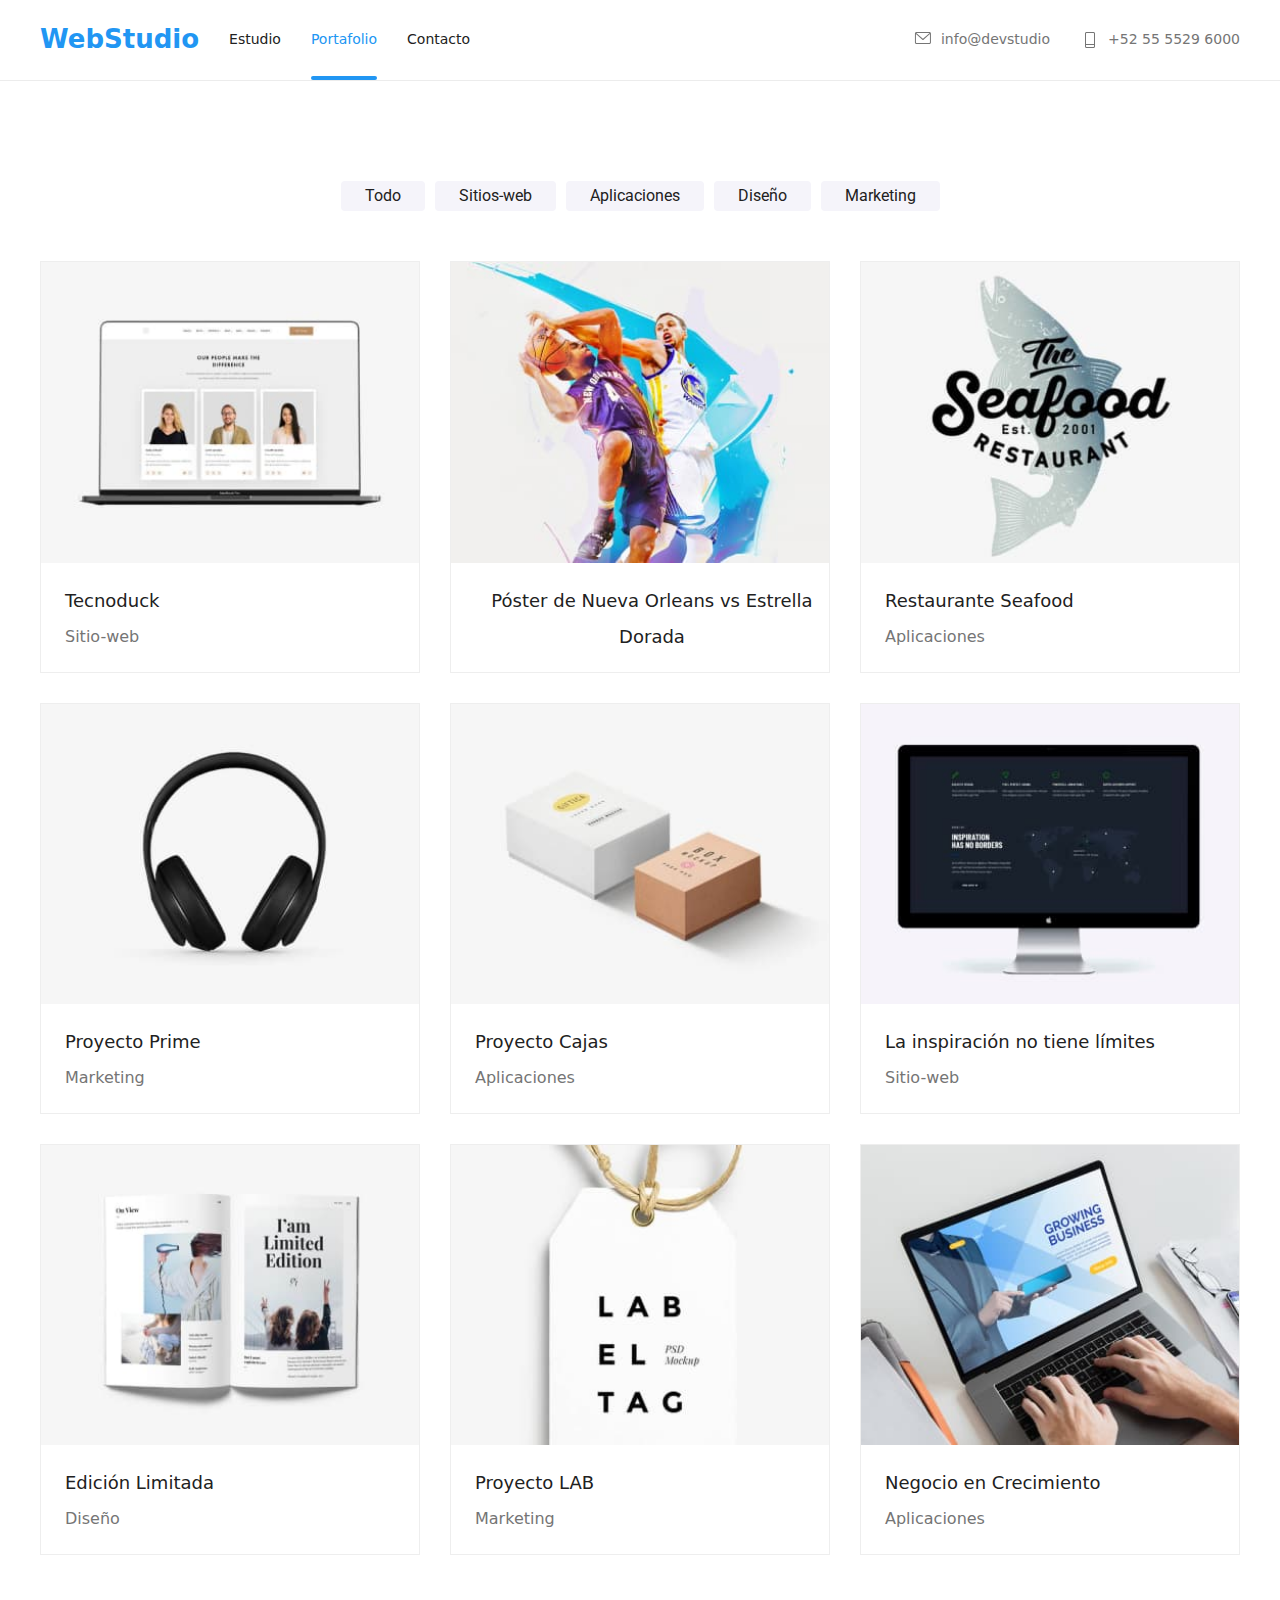
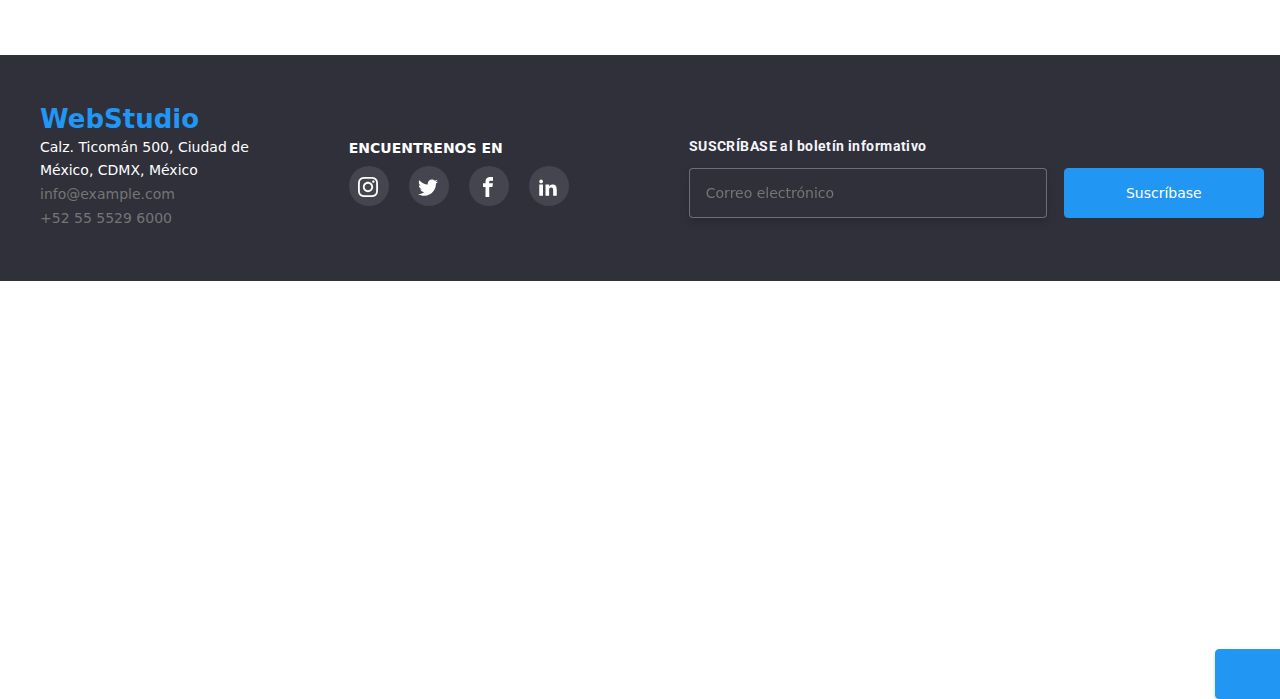
==== portfolio.html @ 50738467 "goit-markup-hw-06" ====
<!DOCTYPE html>
<html lang="es">
  <head>
    <meta charset="UTF-8" />
    <meta http-equiv="X-UA-Compatible" content="IE=edge" />
    <meta name="viewport" content="width=device-width, initial-scale=1.0" />
    <link rel="stylesheet" href="./css/styles.css" />
    <link
      href="https://fonts.googleapis.com/css2?family=Raleway:wght@700&family=Roboto:wght@400;500;700;900&display=swap"
      rel="stylesheet"
    />
    <link
      rel="stylesheet"
      href="https://cdnjs.cloudflare.com/ajax/libs/modern-normalize/1.0.0/modern-normalize.min.css"
    />
    <title>Tarea #5</title>
  </head>
  <body>
    <div class="header-border">
      <header class="container header">
        <nav class="nav">
          <a href="#" class="logo">WebStudio</a>
          <ul class="nav-list list">
            <li>
              <a href="./index.html" class="nav-list-item">Estudio</a>
            </li>
            <li>
              <a
                href="./portfolio.html"
                class="nav-list-item nav-list-item-line active"
                >Portafolio</a
              >
            </li>
            <li>
              <a href="#" class="nav-list-item">Contacto</a>
            </li>
          </ul>
        </nav>
        <ul class="list-contac list">
          <li class="contact-icon">
            <a href="mailto:info@devstudio" class="list-item">
              <svg height="12" width="16">
                <use href="./images/icon.svg#icon-sobre-activable-2"></use>
              </svg>
              info@devstudio</a
            >
          </li>
          <li class="contact-icon">
            <a href="tel:+525555296000" class="list-item">
              <svg height="16" width=" 10">
                <use href="./images/icon.svg#icon-Vector-11"></use>
              </svg>
              +52 55 5529 6000</a
            >
          </li>
        </ul>
      </header>
    </div>
    <main class="main">
      <div class="button-menu">
        <ul class="button-list list">
          <li>
            <button type="button" class="btn">Todo</button>
          </li>
          <li>
            <button type="button" class="btn">Sitios-web</button>
          </li>
          <li>
            <button type="button" class="btn">Aplicaciones</button>
          </li>
          <li>
            <button type="button" class="btn">Diseño</button>
          </li>
          <li>
            <button type="button" class="btn">Marketing</button>
          </li>
        </ul>
      </div>
      <section class="container image">
        <ul class="image-pic list">
          <li class="img-pic">
            <img src="./images/pantalla.jpg" width="379" alt="pantalla" />
            <div class="blue">
              <p>
                Tecnoduck es una plataforma de distribución de coronavirus de
                última generación. Las compañías usan esta plataforma para el
                espionaje digital y los ataques a los servidores seguros de la
                competencia.
              </p>
            </div>
            <h3 class="tarjeta">Tecnoduck</h3>
            <p class="tarjeta2">Sitio-web</p>
          </li>
          <li class="img-pic">
            <img src="./images/juego.jpg" width="379" alt="juego" />
            <div class="blue">
              <p>
                Tecnoduck es una plataforma de distribución de coronavirus de
                última generación. Las compañías usan esta plataforma para el
                espionaje digital y los ataques a los servidores seguros de la
                competencia.
              </p>
            </div>
            <h3 class="tarjeta">Póster de Nueva Orleans vs Estrella Dorada</h3>
          </li>
          <li class="img-pic">
            <img src="./images/restaurante.jpg" width="379" alt="restaurante" />
            <div class="blue">
              <p>
                Tecnoduck es una plataforma de distribución de coronavirus de
                última generación. Las compañías usan esta plataforma para el
                espionaje digital y los ataques a los servidores seguros de la
                competencia.
              </p>
            </div>
            <h3 class="tarjeta">Restaurante Seafood</h3>
            <p class="tarjeta2">Aplicaciones</p>
          </li>
          <li class="img-pic">
            <img src="./images/audifonos.jpg" width="379" alt="audifonos" />
            <div class="blue">
              <p>
                Tecnoduck es una plataforma de distribución de coronavirus de
                última generación. Las compañías usan esta plataforma para el
                espionaje digital y los ataques a los servidores seguros de la
                competencia.
              </p>
            </div>
            <h3 class="tarjeta">Proyecto Prime</h3>
            <p class="tarjeta2">Marketing</p>
          </li>
          <li class="img-pic">
            <img src="./images/caja.jpg" width="379" alt="caja" />
            <div class="blue">
              <p>
                Tecnoduck es una plataforma de distribución de coronavirus de
                última generación. Las compañías usan esta plataforma para el
                espionaje digital y los ataques a los servidores seguros de la
                competencia.
              </p>
            </div>
            <h3 class="tarjeta">Proyecto Cajas</h3>
            <p class="tarjeta2">Aplicaciones</p>
          </li>
          <li class="img-pic">
            <img src="./images/monitor.jpg" width="379" alt="monitor" />
            <div class="blue">
              <p>
                Tecnoduck es una plataforma de distribución de coronavirus de
                última generación. Las compañías usan esta plataforma para el
                espionaje digital y los ataques a los servidores seguros de la
                competencia.
              </p>
            </div>
            <h3 class="tarjeta">La inspiración no tiene límites</h3>
            <p class="tarjeta2">Sitio-web</p>
          </li>
          <li class="img-pic">
            <img src="./images/libro.jpg" width="379" alt="libro" />
            <div class="blue">
              <p>
                Tecnoduck es una plataforma de distribución de coronavirus de
                última generación. Las compañías usan esta plataforma para el
                espionaje digital y los ataques a los servidores seguros de la
                competencia.
              </p>
            </div>
            <h3 class="tarjeta">Edición Limitada</h3>
            <p class="tarjeta2">Diseño</p>
          </li>
          <li class="img-pic">
            <img src="./images/tarjeta.jpg" width="379" alt="tarjeta" />
            <div class="blue">
              <p>
                Tecnoduck es una plataforma de distribución de coronavirus de
                última generación. Las compañías usan esta plataforma para el
                espionaje digital y los ataques a los servidores seguros de la
                competencia.
              </p>
            </div>
            <h3 class="tarjeta">Proyecto LAB</h3>
            <p class="tarjeta2">Marketing</p>
          </li>
          <li class="img-pic">
            <img src="./images/cp.jpg" width="379" alt="cp" />
            <div class="blue">
              <p>
                Tecnoduck es una plataforma de distribución de coronavirus de
                última generación. Las compañías usan esta plataforma para el
                espionaje digital y los ataques a los servidores seguros de la
                competencia.
              </p>
            </div>
            <h3 class="tarjeta">Negocio en Crecimiento</h3>
            <p class="tarjeta2">Aplicaciones</p>
          </li>
        </ul>
      </section>
    </main>
    <footer class="foot">
      <address class="footer-item container">
        <ul class="list-foot list">
          <li><a href="#" class="logo">WebStudio</a></li>
          <li>
            <a
              href="https://goo.gl/maps/QF7Zs1BYvi3B6STx7"
              target="_blank"
              rel="noopener noreferrer"
              class="list-foot-item"
              >Calz. Ticomán 500, Ciudad de <br />
              México, CDMX, México</a
            >
          </li>
          <li>
            <a href="mailto:info@example.com" class="foot-item"
              >info@example.com</a
            >
          </li>
          <li>
            <a href="tel:+525555296000" class="foot-item">+52 55 5529 6000 </a>
          </li>
        </ul>
        <div class="footer-icon">
          <h2 class="foot-icon">ENCUENTRENOS EN</h2>
          <ul class="flex-foot">
            <li class="foot-redes">
              <svg>
                <use href="./images/icon.svg#icon-instagram"></use>
              </svg>
            </li>
            <li class="foot-redes">
              <svg>
                <use href="./images/icon.svg#icon-twitter"></use>
              </svg>
            </li>
            <li class="foot-redes">
              <svg>
                <use href="./images/icon.svg#icon-facebook"></use>
              </svg>
            </li>
            <li class="foot-redes">
              <svg>
                <use href="./images/icon.svg#icon-linkedin2"></use>
              </svg>
            </li>
          </ul>
        </div>
        <div class="footer-icon">
          <h2 class="foot-icon-form">SUSCRÍBASE al boletín informativo</h2>
          <form class="border" action="">
            <label for="email">
              <input
                class="Correo"
                type="email"
                name="email"
                placeholder="Correo electrónico"
                id="email"
              />
            </label>
            <button class="enviar" type="submit">
              <div class="suscrib">
                Suscríbase
                <svg class="send" Width="24" Height="24">
                  <use href="./images/icon.svg#icon-enviar-cono-1"></use>
                </svg>
              </div>
            </button>
          </form>
        </div>
      </address>
    </footer>
  </body>
</html>
---- css/styles.css ----
:root {
  --brand-color: #2196f3;
  --nav-list: #212121;
  --list-contac: #757575;
  --foot: #ffffff;
  --fondo: #2f303a;
  --fondo2: #f5f4fa;
}
body {
  font-family: 'Raleway', sans-serif;
  font-family: 'Roboto', sans-serif;
  color: var(--nav-list);
  font-size: 14px;
  line-height: 1;
}
ul,
h1,
h2,
h3,
h4,
h5,
h6,
p {
  margin: 0;
  padding: 0;
}
html {
  box-sizing: border-box;
}
*,
*::after,
*::before {
  box-sizing: inherit;
}
img {
  display: block;
  max-width: 100%;
  height: auto;
}
address {
  font-style: normal;
}
.link {
  text-decoration: none;
  color: inherit;
}
.list {
  list-style: none;
  padding: 0;
  margin: 0;
}
.container {
  width: 1200px;
  margin: 0 auto;
}
p {
  color: var(--list-contac);
  font-weight: 400;
  font-size: 16px;
  line-height: 1.8;
  text-align: center;
}
h1 {
  color: var(--foot);
  font-size: 44px;
  font-weight: 900;
  text-align: center;
}
h2 {
  font-size: 36px;
  color: var(--nav-list);
  font-weight: 700;
  font-size: 36px;
  line-height: 1.16;
  text-align: center;
  padding-bottom: 50px;
}
h3 {
  color: var(--nav-list);
  font-weight: 500;
  font-size: 18px;
  line-height: 2;
  text-align: center;
}
ul {
  list-style-type: none;
}
a {
  text-decoration: none;
  color: currentColor;
}

.nav .nav-list .nav-list-item:hover,
.nav .nav-list .nav-list-item:focus {
  color: var(--brand-color);
}
.list-contac .list-item:hover,
.list-contac .list-item:focus {
  color: var(--brand-color);
}
.foot .list-foot .list-foot-item:hover,
.foot .list-foot .list-foot-item:focus {
  color: var(--brand-color);
}
.foot .list-foot .foot-item:hover,
.foot .list-foot .foot-item:focus {
  color: var(--brand-color);
}
.main .button-menu .btn:hover,
.main .button-menu .btn:focus {
  color: var(--foot);
}
.main .main-item .btn-item:hover,
.main .main-item .btn-item:focus {
  color: var(--foot);
}
svg {
  fill: currentColor;
}
.nav {
  display: flex;
  align-items: center;
  gap: 30px;
}
.nav-list {
  font-size: 14px;
  line-height: 1.1;
  display: flex;
  gap: 30px;
}
.nav-list-item {
  color: var(--nav-list);
  font-weight: 500;
  gap: 30px;
}
.nav-list-item-line::before {
  content: '';
  height: 4px;
  width: 66px;
  top: 76px;
  border-radius: 2px;
  background: #2196f3;
  display: flex;
  position: absolute;
}
.list-contac {
  font-size: 14px;
  line-height: 1.1;
  display: flex;
  justify-content: space-around;
  flex-direction: row;
  align-items: center;
  gap: 30px;
}
.list-item {
  color: var(--list-contac);
  font-weight: 500;
  display: flex;
  align-content: center;
  gap: 8px;
}
.list-contac svg {
  width: 20px;
  fill: currentColor;
}
.list-contac svg:hover {
  color: var(--brand-color);
}
.logo {
  color: var(--brand-color);
  font-weight: 700;
  font-size: 26px;
  line-height: 1.15;
}
.main-item {
  background-color: rgba(47, 48, 58, 0.4);
  font-size: 44px;
  line-height: 1.36;
  width: 100%;
  height: 600px;
  display: flex;
  flex-direction: column;
  align-items: center;
  justify-content: center;
  gap: 40px;
}
.opacity {
  background-image: url(../images/portada.jpg);
}
.foot {
  background-color: var(--fondo);
  font-size: 14px;
  line-height: 1.7;
  padding: 50px 0px;
}
.list-foot {
  font-style: normal;
}
.list-foot-item {
  color: var(--foot);
  font-weight: 400;
}
.foot-item {
  color: var(--list-contac);
  font-weight: 400;
}
.btn-item {
  background-color: var(--brand-color);
  font-size: 16px;
  line-height: 1.8;
  font-family: 'Roboto', sans-serif;
  border: 1px solid #2196f3;
  border-radius: 4px;
  color: var(--fondo2);
  padding: 10px 32px;
}
.button-menu {
  font-size: 16px;
  line-height: 1.6;
  font-family: 'Roboto', sans-serif;
  margin-top: 100px;
  margin-bottom: 50px;
}
.button-list {
  display: flex;
  justify-content: center;
  gap: 10px;
}
.btn {
  color: var(--nav-list);
  font-weight: 400;
  cursor: pointer;
  font-size: 16px;
  background-color: var(--fondo2);
  border: var(--fondo2);
  padding: 6px 24px;
  border-radius: 4px;
}

.btn:hover {
  background-color: var(--brand-color);
  color: var(--foot);
}
.gallery {
  padding-bottom: 90px;
}
.gallery-info {
  background: var(--fondo2);
  padding: 150px;
}
.gallery-list {
  background-color: var(--foot);
  width: 270px;
  padding-bottom: 30px;
  box-shadow: 0px 2px 1px 0px rgba(0, 0, 0, 0.2);

  box-shadow: 0px 1px 1px 0px rgba(0, 0, 0, 0.14);

  box-shadow: 0px 1px 3px 0px rgba(0, 0, 0, 0.12);
}
.gallery-new {
  display: flex;
  justify-content: space-around;
}
.gallery-img {
  width: 360px;
  height: 320px;
  background-image: url(../images/digitando.jpg);
}
.p1 {
  position: sticky;
  color: var(--fondo2);
  width: 360px;
  height: 70px;
  padding: 20px;
  left: 215px;
  top: 1435px;
  background: rgba(47, 48, 58, 0.8);
}
.gallery-img1 {
  width: 360px;
  height: 320px;
  background-image: url(../images/celular.jpg);
}
.p2 {
  position: sticky;
  color: var(--fondo2);
  width: 360px;
  height: 70px;
  left: 215px;
  top: 1435px;
  padding: 20px;
  background: rgba(47, 48, 58, 0.8);
}
.gallery-img2 {
  width: 360px;
  height: 320px;
  background-image: url(../images/tablet.jpg);
}
.p3 {
  position: sticky;
  color: var(--fondo2);
  width: 360px;
  height: 70px;
  left: 215px;
  top: 1435px;
  padding: 20px;
  background: rgba(47, 48, 58, 0.8);
}
.active {
  color: var(--brand-color);
}
.header {
  display: flex;
  justify-content: space-between;
  align-items: center;
  height: 80px;
}
.header-border {
  border-bottom: 1px solid #ececec;
  border-bottom: 1px solid #ececec;
}
.item-new {
  display: flex;
  justify-content: space-evenly;
  width: 100%;
  gap: 30px;
  padding-top: 95px;
  padding-bottom: 90px;
}
.img {
  display: flex;
  justify-content: space-evenly;
  margin-left: 90px;
  gap: 50px;
}
.image-pic {
  display: flex;
  justify-content: space-around;
  margin: auto;
  flex-wrap: wrap;
  gap: 30px;
  margin-bottom: 100px;
}
.img-pic {
  position: relative;
  border: 1px solid rgba(238, 238, 238, 1);
  flex-basis: calc((100% - 60px) / 3);
  cursor: pointer;
}
.img-pic:hover {
  box-shadow: 1px 4px 6px 0px rgba(0, 0, 0, 0.16);
}
.tarjeta {
  display: flex;
  padding-top: 20px;
  padding-left: 24px;
}
.tarjeta2 {
  display: flex;
  padding-top: 4px;
  padding-left: 24px;
  padding-bottom: 20px;
}
.rect {
  height: 120px;
  width: 270px;
  border-radius: 4px;
  background: rgba(245, 244, 250, 1);
  display: flex;
  justify-content: center;
  align-items: center;
}
.icon-item {
  border-radius: 40px;
  width: 40px;
  height: 40px;
  cursor: pointer;
  font-weight: 400;
  color: var(--list-contac);
  background-color: var(--foot);
}
.icon-item:hover {
  background-color: var(--brand-color);
  color: var(--foot);
}
.flex-horizontal {
  display: flex;
  flex-direction: row;
  justify-content: space-evenly;
  padding: 16px 32px;
}
.flex-horizontal svg {
  width: 20px;
  fill: currentColor;
  margin-top: 11px;
  margin-left: 9.5px;
}
.icon {
  border: 1px solid rgba(175, 177, 184, 1);
  height: 81px;
  width: 170px;
  left: 215px;
  top: 2447px;
  border-radius: 4px;
}
.icon:hover {
  border: 1px solid #2196f3;
}
.icon-pad {
  display: flex;
  flex-direction: column;
  align-items: center;
  justify-content: center;
  color: var(--list-contac);
}
.icon-pad:hover {
  color: var(--brand-color);
}
.flex-icon {
  display: flex;
  align-items: center;
  justify-content: center;
  gap: 30px;
  margin-bottom: 150px;
  color: var(--list-contac);
}
.flex-icon svg {
  fill: currentColor;
}
.icon-clienes {
  padding: 100px;
}
.footer-icon {
  position: relative;
}

.flex-foot {
  display: flex;
  align-items: center;
}
.flex-foot svg {
  width: 100px;
  fill: var(--foot);
  width: 20px;
  height: 20px;
  margin-top: 11px;
  margin-left: 9.5px;
}
.foot-icon {
  color: var(--foot);
  font-size: 14px;
  display: flex;
  padding: 10px;
  padding-left: 0;
}
.foot-redes {
  border-radius: 40px;
  width: 40px;
  height: 40px;
  cursor: pointer;
  font-weight: 400;
  background: rgba(255, 255, 255, 0.1);
  margin-right: 20px;
}
.foot-redes:hover {
  background-color: var(--brand-color);
}
.footer-item {
  display: flex;
  align-items: center;
  gap: 100px;
}
.backdrop {
  position: fixed;
  width: 100%;
  height: 100%;
  left: 0px;
  top: 0px;
  display: flex;
  opacity: 1;
  visibility: visible;
  background: rgba(0, 0, 0, 0.2);
  transition: 250ms;
  z-index: 1;
}
.is-hidden {
  visibility: hidden;
  opacity: 0;
  pointer-events: none;
}
.modal {
  position: absolute;
  height: 581px;
  width: 528px;
  left: 50%;
  top: 50%;
  border-radius: 4px;
  background: var(--foot);
  box-shadow: 0px 2px 1px 0px #00000033;

  box-shadow: 0px 1px 1px 0px #00000024;

  box-shadow: 0px 1px 3px 0px #0000001f;
  transform: translate(-50%, -50%) scale(0.9);
}
.closet {
  position: absolute;
  top: 0;
  right: 0;
}
.blue {
  position: absolute;
  bottom: 27%;
  left: 0;
  background: rgba(33, 150, 243, 0.9);
  width: 100%;
  height: 0;
  transition-duration: 250ms;
  transition-timing-function: cubic-bezier(0.4, 0, 0.2, 1);
  overflow: hidden;
}
.blue p {
  position: absolute;
  font-family: Roboto;
  font-size: 18px;
  font-weight: 400;
  line-height: 28px;
  letter-spacing: 0.03em;
  text-align: left;
  color: var(--foot);
  padding: 63px 24px;
}
.img-pic:hover .blue {
  height: 83%;
  cursor: pointer;
}
.foot-icon-form {
  position: absolute;
  height: 16px;
  width: 275px;
  left: 0;
  top: -30px;
  border-radius: nullpx;
  color: var(--fondo2);
  font-family: Roboto;
  font-size: 14px;
  font-weight: 700;
  line-height: 16px;
  letter-spacing: 0.03em;
  text-align: left;
}
.footer-icon .border input:placeholder-shown {
  position: absolute;
  height: 50px;
  width: 358px;
  left: 0;
  padding-left: 16px;
  border-radius: 4px;

  background-color: var(--fondo);
  border: 1px solid rgba(255, 255, 255, 0.3);
  filter: drop-shadow(0px 4px 4px rgba(0, 0, 0, 0.15));
  border-radius: 4px;
}
.suscrib {
  display: flex;
  justify-content: center;
  align-content: center;
  gap: 10px;
  align-items: center;
}
.enviar {
  position: absolute;
  height: 50px;
  width: 200px;
  left: 375px;
  border-radius: 4px;
  background-color: var(--brand-color);
  color: var(--foot);
  border: 1px solid var(--brand-color);
}
.border input {
  position: absolute;
  height: 50px;
  width: 358px;
  left: 0px;
  padding-left: 16px;
  border-radius: 4px;

  background-color: currentColor;
  color: var(--foot);
}
.contac-modal {
  height: 23px;
  width: 448px;
  left: 576px;
  top: 261px;
  border-radius: nullpx;
  font-family: Roboto;
  font-size: 20px;
  font-weight: 700;
  line-height: 23px;
  letter-spacing: 0.03em;
  text-align: center;
}
.closet {
  position: absolute;
  border-radius: 50px;
  color: transparent;
  height: 30px;
  width: 30px;
  left: 490px;
  top: 9px;
  z-index: 1;
  color: var(--brand-color);
  border: 1px solid rgba(0, 0, 0, 0.1);
}
.modal {
  padding: 40px;
}
input,
textarea,
svg {
  outline: none;
}
.nombre1 {
  position: absolute;
  width: 44px;
  height: 14px;
  left: 1pxpx;
  top: 70px;
  font-family: 'Roboto';
  font-style: normal;
  font-weight: 400;
  font-size: 12px;
  line-height: 14px;
  /* identical to box height */
  letter-spacing: 0.01em;
  color: #757575;
}
.nombre {
  position: absolute;
  width: 448px;
  height: 40px;
  left: 0;
  top: 18px;
  padding-left: 40px;
  border: 1px solid rgba(33, 33, 33, 0.2);
  border-radius: 4px;
  cursor: pointer;
}
.usuario {
  position: absolute;
  left: 15px;
  top: 32px;
  z-index: 1;
  cursor: pointer;
}
.nombre:hover,
.nombre:focus {
  border: 1px solid var(--brand-color);
  transition: 250ms cubic-bezier(0.4, 0, 0.2, 1);
}
.nombre:hover + .usuario,
.nombre:focus + .usuario {
  fill: var(--brand-color);
}
.tel2 {
  position: absolute;
  width: 58px;
  height: 14px;
  left: 40px;
  top: 138px;
  font-family: 'Roboto';
  font-style: normal;
  font-weight: 400;
  font-size: 12px;
  line-height: 14px;
  /* identical to box height */
  letter-spacing: 0.01em;
  color: #757575;
}
.tel {
  position: absolute;
  width: 448px;
  height: 40px;
  left: 0;
  top: 18px;
  padding-left: 40px;
  border: 1px solid rgba(33, 33, 33, 0.2);
  border-radius: 4px;
}
.contact-tel {
  position: absolute;
  left: 15px;
  top: 32px;
  z-index: 1;
  fill: #212121;
}
.tel:hover,
.tel:focus {
  border: 1px solid var(--brand-color);
  transition: 250ms cubic-bezier(0.4, 0, 0.2, 1);
}
.tel:hover + .contact-tel,
.tel:focus + .contact-tel {
  fill: var(--brand-color);
}
.email1 {
  position: absolute;
  width: 41px;
  height: 14px;
  left: 40px;
  top: 205px;
  font-family: 'Roboto';
  font-style: normal;
  font-weight: 400;
  font-size: 12px;
  line-height: 14px;
  /* identical to box height */
  letter-spacing: 0.01em;
  color: #757575;
}
.email {
  position: absolute;
  width: 448px;
  height: 40px;
  left: 0px;
  top: 18px;
  padding-left: 40px;
  border: 1px solid rgba(33, 33, 33, 0.2);
  border-radius: 4px;
}
.email-correo {
  position: absolute;
  left: 15px;
  top: 32px;
  z-index: 1;
  fill: #212121;
}
.email:hover,
.email:focus {
  transition: 250ms cubic-bezier(0.4, 0, 0.2, 1);
  border: 1px solid var(--brand-color);
}
.email:hover + .email-correo,
.email:focus + .email-correo {
  fill: var(--brand-color);
}
.comentary1 {
  position: absolute;
  width: 70px;
  height: 14px;
  left: 40px;
  top: 270px;
  font-family: 'Roboto';
  font-style: normal;
  font-weight: 400;
  font-size: 12px;
  line-height: 14px;
  /* identical to box height */
  letter-spacing: 0.01em;
  color: #757575;
}
.comentary {
  position: absolute;
  left: 40px;
  top: 289px;
  padding-left: 40px;
  background: #ffffff;
  border-radius: 4px;
  padding: 12px 16px;
  border: 1px solid rgba(33, 33, 33, 0.2);
}
.comentary:hover,
.comentary:focus {
  border: 1px solid var(--brand-color);
  transition: 250ms cubic-bezier(0.4, 0, 0.2, 1);
}
textarea {
  resize: none;
}
.check1 {
  position: absolute;
  width: 400.62px;
  height: 24px;
  left: 76px;
  top: 428px;
  font-family: 'Roboto';
  font-style: normal;
  font-weight: 400;
  font-size: 14px;
  line-height: 24px;
  /* identical to box height, or 171% */
  letter-spacing: 0.03em;
  color: #757575;
}
.check {
  position: absolute;
  left: 50px;
  right: 62.25%;
  top: 433px;
  bottom: 33.79%;
  height: 15px;
  width: 16px;
  border-radius: 0px;
  color: var(--brand-color);
}
.check:checked {
  color: var(--brand-color);
  transition: 250ms cubic-bezier(0.4, 0, 0.2, 1);
}

.send {
  position: absolute;
  width: 200px;
  height: 50px;
  left: 150px;
  top: 480px;
  background: var(--brand-color);
  box-shadow: 0px 4px 4px rgba(0, 0, 0, 0.15);
  border-radius: 4px;
  border: 1px solid var(--brand-color);
  color: var(--foot);
}
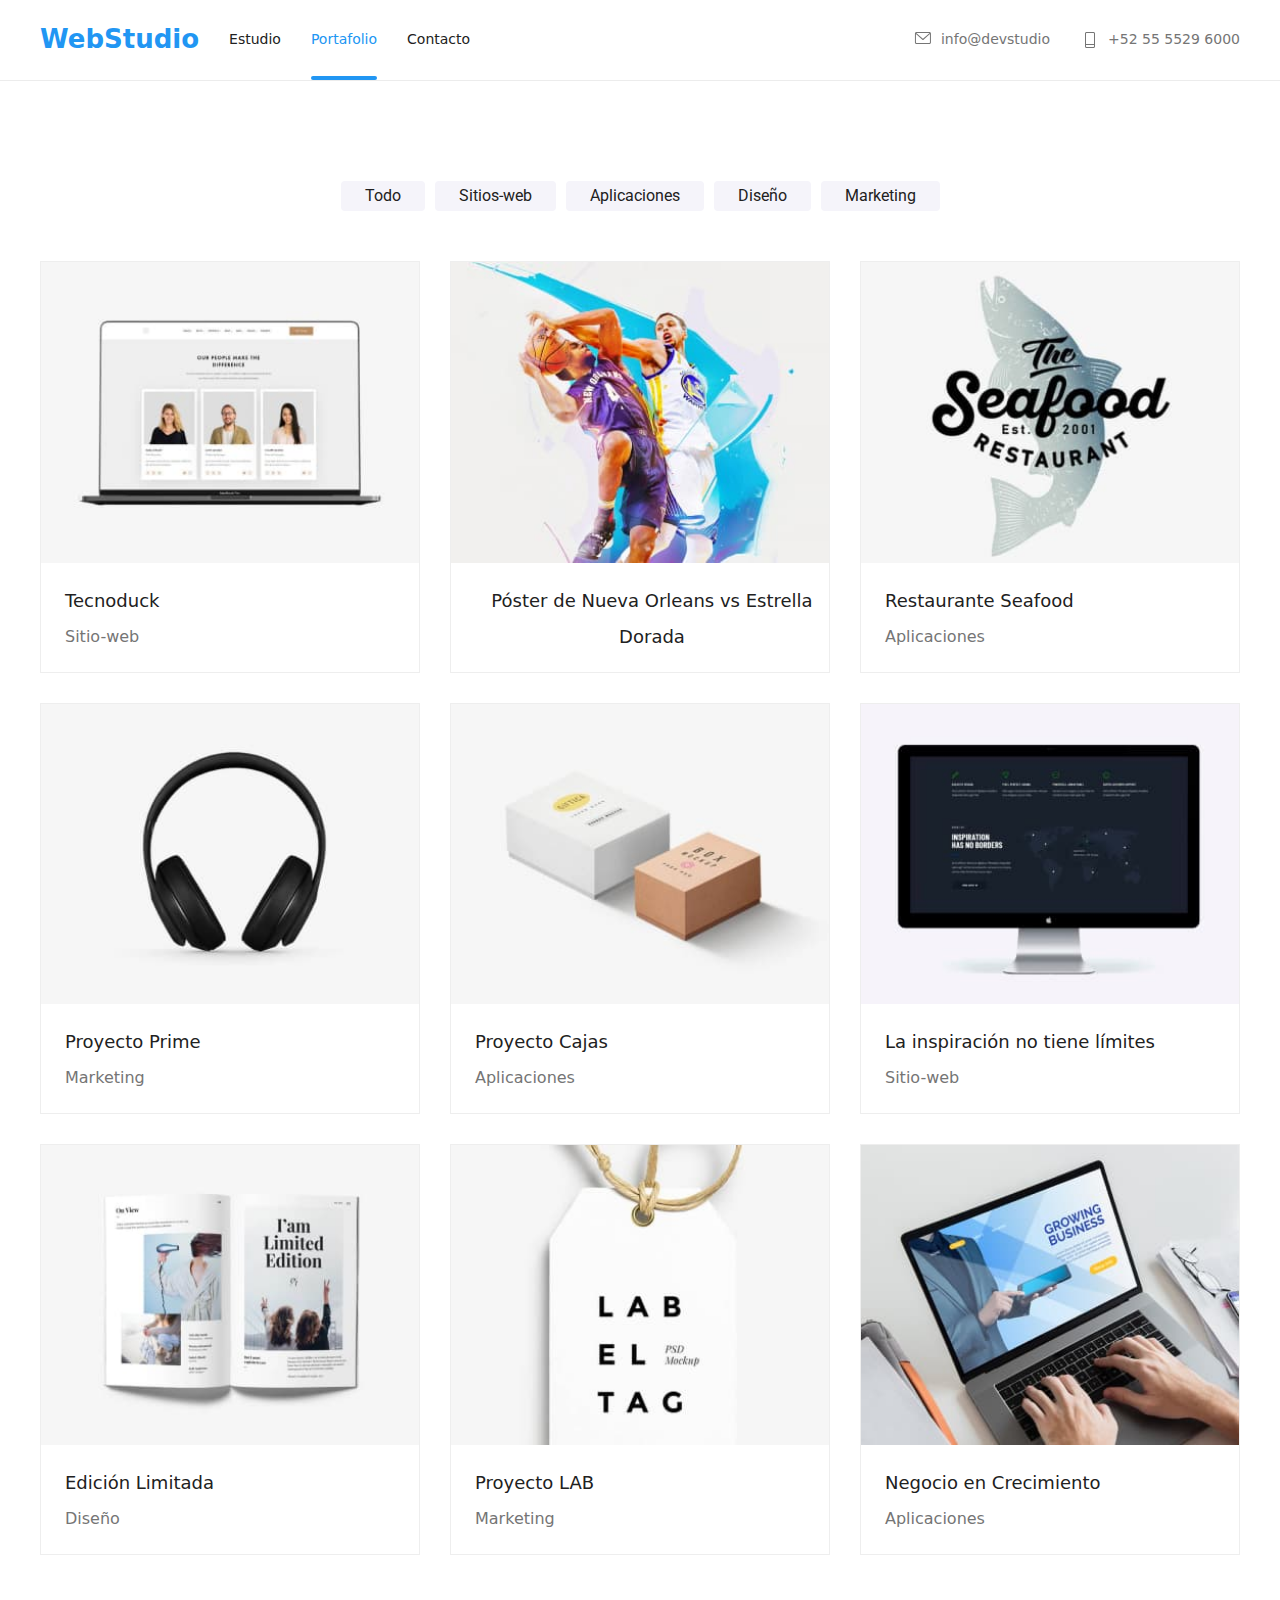
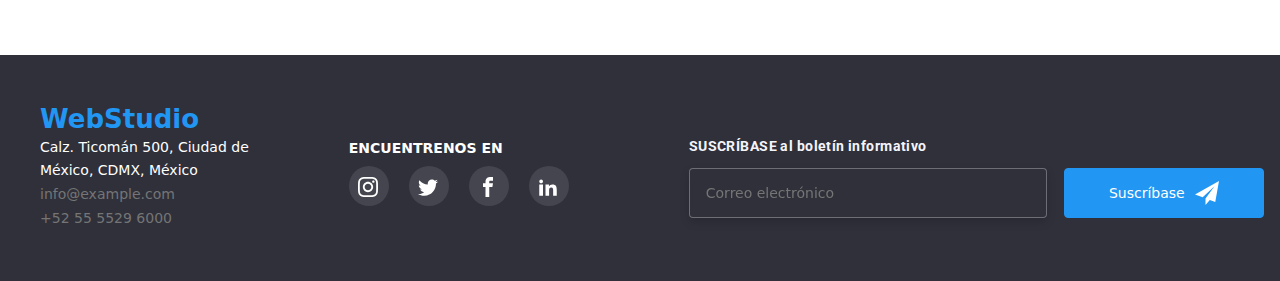
==== commit f91ef31c: "goit-markup-hw-06" ====
--- a/portfolio.html
+++ b/portfolio.html
@@ -13,7 +13,7 @@
       rel="stylesheet"
       href="https://cdnjs.cloudflare.com/ajax/libs/modern-normalize/1.0.0/modern-normalize.min.css"
     />
-    <title>Tarea #5</title>
+    <title>Tarea #6</title>
   </head>
   <body>
     <div class="header-border">
@@ -260,7 +260,7 @@
             <button class="enviar" type="submit">
               <div class="suscrib">
                 Suscríbase
-                <svg class="send" Width="24" Height="24">
+                <svg Width="24" Height="24">
                   <use href="./images/icon.svg#icon-enviar-cono-1"></use>
                 </svg>
               </div>
--- a/css/styles.css
+++ b/css/styles.css
@@ -93,26 +93,32 @@
 .nav .nav-list .nav-list-item:hover,
 .nav .nav-list .nav-list-item:focus {
   color: var(--brand-color);
+  transition: 250ms cubic-bezier(0.4, 0, 0.2, 1);
 }
 .list-contac .list-item:hover,
 .list-contac .list-item:focus {
   color: var(--brand-color);
+  transition: 250ms cubic-bezier(0.4, 0, 0.2, 1);
 }
 .foot .list-foot .list-foot-item:hover,
 .foot .list-foot .list-foot-item:focus {
   color: var(--brand-color);
+  transition: 250ms cubic-bezier(0.4, 0, 0.2, 1);
 }
 .foot .list-foot .foot-item:hover,
 .foot .list-foot .foot-item:focus {
   color: var(--brand-color);
+  transition: 250ms cubic-bezier(0.4, 0, 0.2, 1);
 }
 .main .button-menu .btn:hover,
 .main .button-menu .btn:focus {
   color: var(--foot);
+  transition: 250ms cubic-bezier(0.4, 0, 0.2, 1);
 }
 .main .main-item .btn-item:hover,
 .main .main-item .btn-item:focus {
   color: var(--foot);
+  transition: 250ms cubic-bezier(0.4, 0, 0.2, 1);
 }
 svg {
   fill: currentColor;
@@ -165,6 +171,7 @@
 }
 .list-contac svg:hover {
   color: var(--brand-color);
+  transition: 250ms cubic-bezier(0.4, 0, 0.2, 1);
 }
 .logo {
   color: var(--brand-color);
@@ -236,10 +243,10 @@
   padding: 6px 24px;
   border-radius: 4px;
 }
-
 .btn:hover {
   background-color: var(--brand-color);
   color: var(--foot);
+  transition: 250ms cubic-bezier(0.4, 0, 0.2, 1);
 }
 .gallery {
   padding-bottom: 90px;
@@ -350,6 +357,7 @@
 }
 .img-pic:hover {
   box-shadow: 1px 4px 6px 0px rgba(0, 0, 0, 0.16);
+  transition: 250ms cubic-bezier(0.4, 0, 0.2, 1);
 }
 .tarjeta {
   display: flex;
@@ -383,6 +391,7 @@
 .icon-item:hover {
   background-color: var(--brand-color);
   color: var(--foot);
+  transition: 250ms cubic-bezier(0.4, 0, 0.2, 1);
 }
 .flex-horizontal {
   display: flex;
@@ -406,6 +415,7 @@
 }
 .icon:hover {
   border: 1px solid #2196f3;
+  transition: 250ms cubic-bezier(0.4, 0, 0.2, 1);
 }
 .icon-pad {
   display: flex;
@@ -416,6 +426,7 @@
 }
 .icon-pad:hover {
   color: var(--brand-color);
+  transition: 250ms cubic-bezier(0.4, 0, 0.2, 1);
 }
 .flex-icon {
   display: flex;
@@ -465,6 +476,7 @@
 }
 .foot-redes:hover {
   background-color: var(--brand-color);
+  transition: 250ms cubic-bezier(0.4, 0, 0.2, 1);
 }
 .footer-item {
   display: flex;
@@ -534,6 +546,7 @@
 .img-pic:hover .blue {
   height: 83%;
   cursor: pointer;
+  transition: 250ms cubic-bezier(0.4, 0, 0.2, 1);
 }
 .foot-icon-form {
   position: absolute;
@@ -557,11 +570,11 @@
   left: 0;
   padding-left: 16px;
   border-radius: 4px;
-
   background-color: var(--fondo);
   border: 1px solid rgba(255, 255, 255, 0.3);
   filter: drop-shadow(0px 4px 4px rgba(0, 0, 0, 0.15));
   border-radius: 4px;
+  transition: 250ms cubic-bezier(0.4, 0, 0.2, 1);
 }
 .suscrib {
   display: flex;
@@ -665,6 +678,7 @@
 .nombre:hover + .usuario,
 .nombre:focus + .usuario {
   fill: var(--brand-color);
+  transition: 250ms cubic-bezier(0.4, 0, 0.2, 1);
 }
 .tel2 {
   position: absolute;
@@ -706,6 +720,7 @@
 .tel:hover + .contact-tel,
 .tel:focus + .contact-tel {
   fill: var(--brand-color);
+  transition: 250ms cubic-bezier(0.4, 0, 0.2, 1);
 }
 .email1 {
   position: absolute;
@@ -747,6 +762,7 @@
 .email:hover + .email-correo,
 .email:focus + .email-correo {
   fill: var(--brand-color);
+  transition: 250ms cubic-bezier(0.4, 0, 0.2, 1);
 }
 .comentary1 {
   position: absolute;
